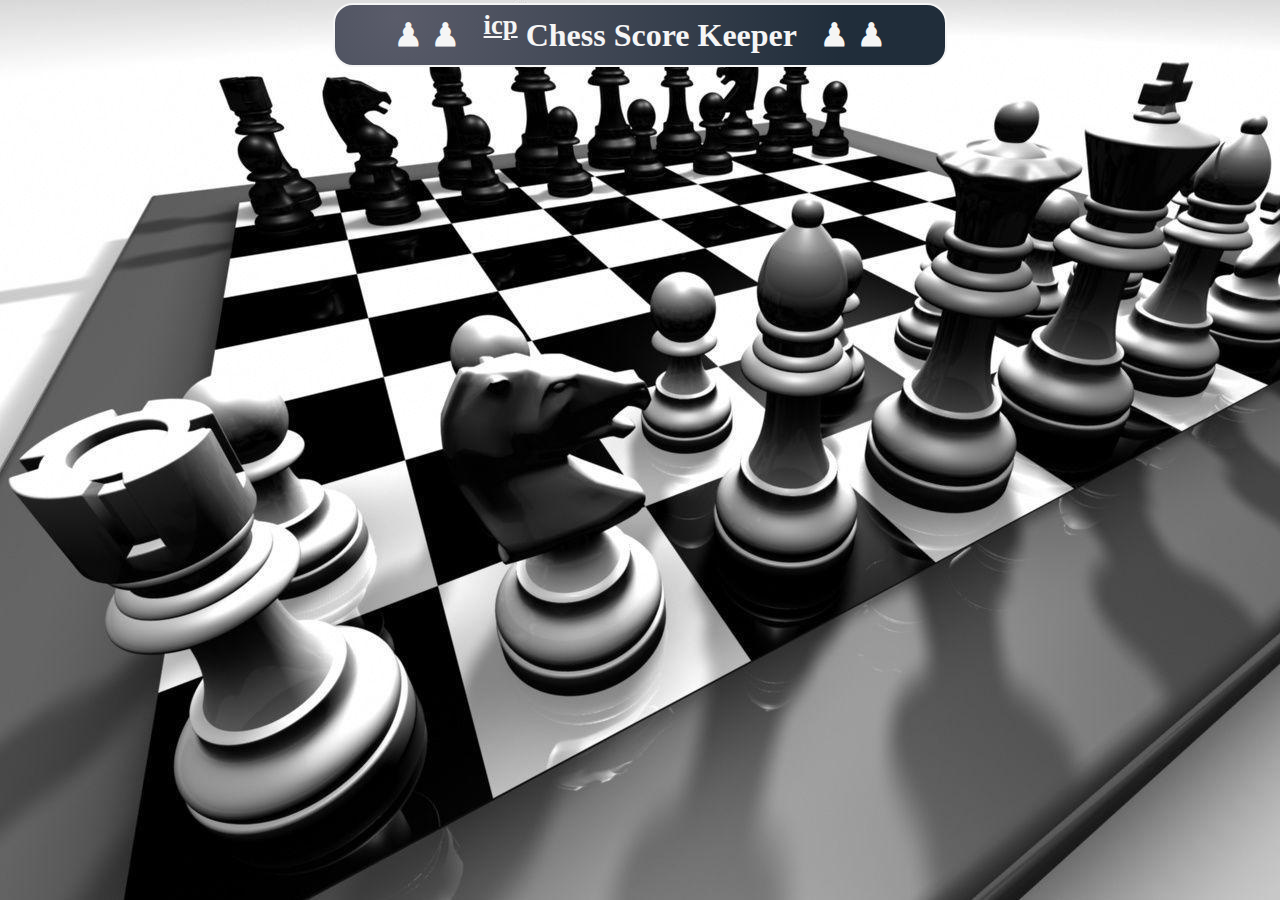
==== index.html @ a0d60ae4 "added bacground & title" ====
<!DOCTYPE html>
<html lang="en">

    <head>

        <title>Chess</title>
        <link rel="stylesheet" href="./style.css">

    </head>

    <script>

    </script>

    <body>

        <div class="title-conatiner">
            <h1 class="title">♟ ♟ &nbsp; <sup><u>icp</u></sup> Chess Score Keeper &nbsp; ♟ ♟</h1>
        </div>
        
    </body>

</html>
---- style.css ----
body{
    background-image: url('./img/chess-board.jpeg');
}

.title-conatiner{
    margin-top: -5px;
    margin-left: auto;
    margin-right: auto;
    width: 600px;
    height: 50px;
    padding: 5px;
    border-radius: 20px;
    border: 2px solid whitesmoke;
    background-image: radial-gradient( circle farthest-corner at 10% 20%,  rgba(90,92,106,1) 0%, rgba(32,45,58,1) 81.3% );
}

.title{
    color: whitesmoke;
    text-align: center;
    margin: 0;
}
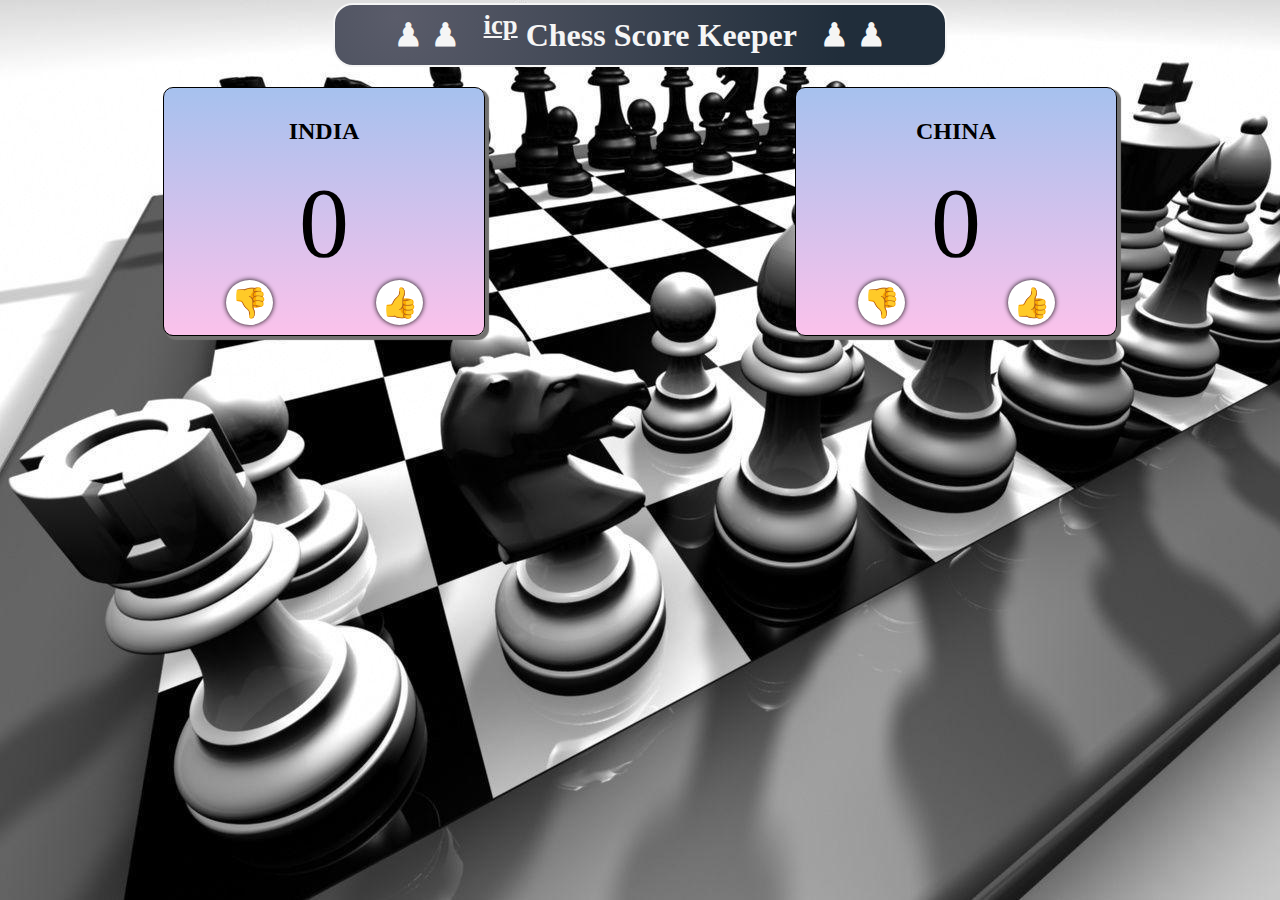
==== commit 45580537: "added cards & style" ====
--- a/index.html
+++ b/index.html
@@ -17,6 +17,41 @@
         <div class="title-conatiner">
             <h1 class="title">♟ ♟ &nbsp; <sup><u>icp</u></sup> Chess Score Keeper &nbsp; ♟ ♟</h1>
         </div>
+
+        <div class="team-card-conatiner">
+
+            <div class="team-card">
+
+                <h2 class="team-card-title">INDIA</h2>
+
+                <p class="team-card-score" id="india">
+                    0
+                </p>
+
+                <div class="score-card-button-conatiner">
+                    <span class="score-card-button" onClick="decScoreA()">👎</span>
+                    <span class="score-card-button" onClick="incScoreA()">👍</span>
+                </div>
+
+            </div>
+
+            <div class="team-card">
+
+                <h2 class="team-card-title">CHINA</h2>
+
+                <p class="team-card-score" id="china">
+                    0
+                </p>
+
+                <div class="score-card-button-conatiner">
+                    <span class="score-card-button" onClick="decScoreA()">👎</span>
+                    <span class="score-card-button" onClick="incScoreA()">👍</span>
+                </div>
+
+            </div>
+            
+        </div>
+
         
     </body>
 
--- a/style.css
+++ b/style.css
@@ -18,4 +18,43 @@
     color: whitesmoke;
     text-align: center;
     margin: 0;
+}
+
+.team-card-conatiner{
+    display: flex;
+    justify-content: space-around;
+}
+
+.team-card{
+    background-image: linear-gradient(to top, #fbc2eb 0%, #a6c1ee 100%);
+    width: 300px;
+    margin: 20px;
+    padding: 10px;
+    border: 1px solid black;
+    border-radius: 10px;
+    box-shadow: 3px 3px 1px 1px rgb(114, 113, 111);
+}
+
+.team-card-title{
+    text-align: center;
+}
+
+.team-card-score{
+    text-align: center;
+    font-size: 100px;
+    margin: 0;
+}
+
+.score-card-button-conatiner{
+    display: flex;
+    justify-content: space-around;
+}
+
+.score-card-button{
+    font-size: 30px;
+    background-color: white;
+    border-radius: 50%;
+    padding: 5px;
+    box-shadow: 0px 0px 5px black ;
+    cursor: pointer;
 }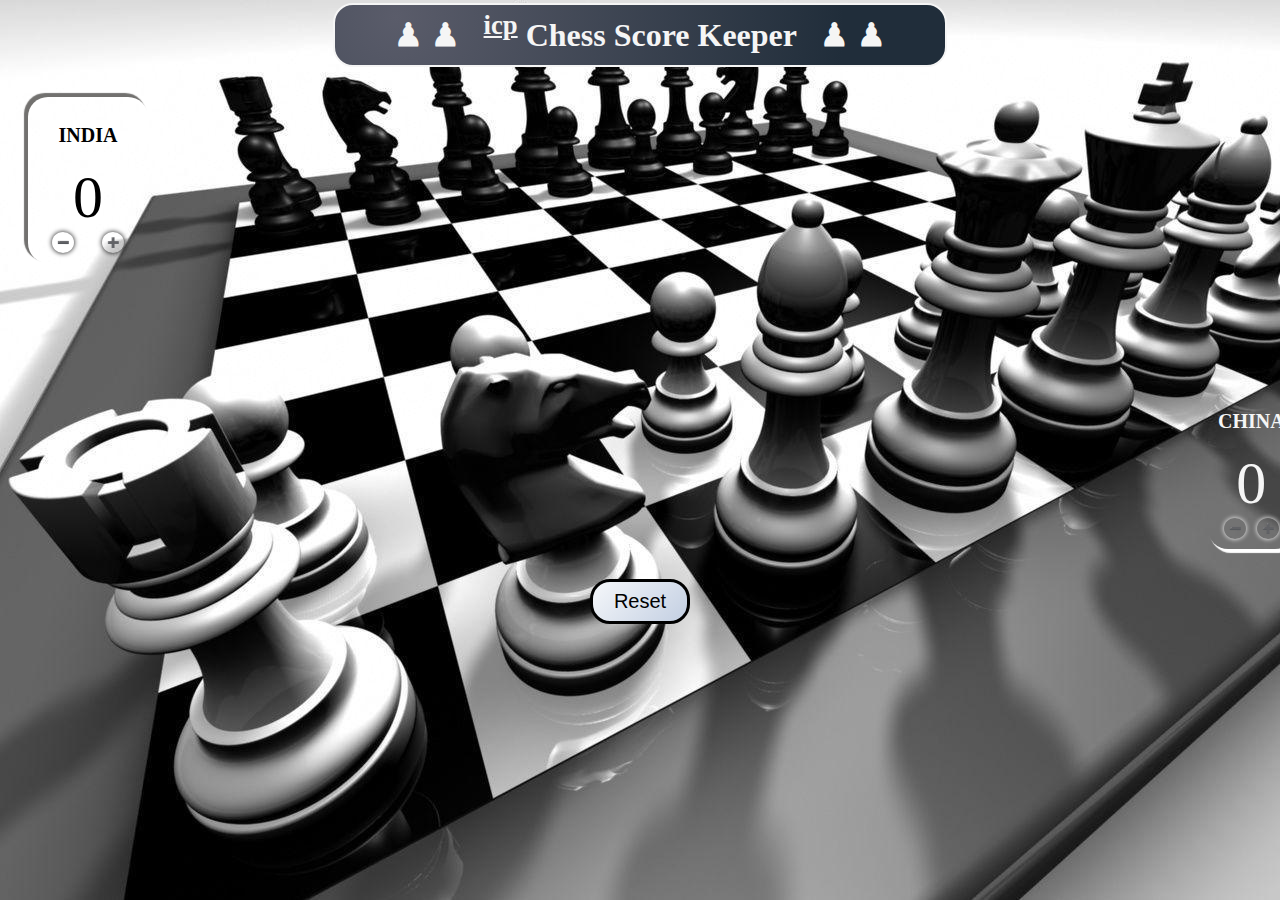
==== commit f1e7d8aa: "reset button added & change style" ====
--- a/index.html
+++ b/index.html
@@ -10,6 +10,41 @@
 
     <script>
 
+        let team1 = 0 ;
+        let team2 = 0 ;
+
+        function incScoreA()
+        {
+            team1++;
+            document.getElementById("india").innerHTML = team1;
+        }
+
+        function decScoreA()
+        {
+            team1--;
+            document.getElementById("india").innerHTML = team1;
+        }
+
+        function incScoreB()
+        {
+            team2++;
+            document.getElementById("china").innerHTML = team2;
+        }
+
+        function decScoreB()
+        {
+            team2--;
+            document.getElementById("china").innerHTML = team2;
+        }
+
+        function reset()
+        {
+            team1 = 0 ;
+            team2 = 0 ;
+            document.getElementById("india").innerHTML = team1 ;
+            document.getElementById("china").innerHTML = team2 ;
+        }
+
     </script>
 
     <body>
@@ -18,41 +53,48 @@
             <h1 class="title">♟ ♟ &nbsp; <sup><u>icp</u></sup> Chess Score Keeper &nbsp; ♟ ♟</h1>
         </div>
 
-        <div class="team-card-conatiner">
+        <div class="team-card-conatiner-1">
 
-            <div class="team-card">
+            <div class="team-card-1">
 
-                <h2 class="team-card-title">INDIA</h2>
+                <h2 class="team-card-title-1">INDIA</h2>
 
-                <p class="team-card-score" id="india">
+                <p class="team-card-score-1" id="india">
                     0
                 </p>
 
                 <div class="score-card-button-conatiner">
-                    <span class="score-card-button" onClick="decScoreA()">👎</span>
-                    <span class="score-card-button" onClick="incScoreA()">👍</span>
+                    <span class="score-card-button-1" onClick="decScoreA()">➖</span>
+                    <span class="score-card-button-1" onClick="incScoreA()">➕</span>
                 </div>
 
             </div>
 
-            <div class="team-card">
+        </div>
+        
+        <div class="team-card-conatiner-2">
 
-                <h2 class="team-card-title">CHINA</h2>
+            <div class="team-card-2">
 
-                <p class="team-card-score" id="china">
+                <h2 class="team-card-title-2">CHINA</h2>
+
+                <p class="team-card-score-2" id="china">
                     0
                 </p>
 
                 <div class="score-card-button-conatiner">
-                    <span class="score-card-button" onClick="decScoreA()">👎</span>
-                    <span class="score-card-button" onClick="incScoreA()">👍</span>
+                    <span class="score-card-button-2" onClick="decScoreB()">➖</span>
+                    <span class="score-card-button-2" onClick="incScoreB()">➕</span>
                 </div>
 
             </div>
             
         </div>
+        
+        <div class="btn-reset-container">
+            <button class="btn-reset" onClick="reset()">Reset</button>
+        </div>
 
-        
     </body>
 
 </html>--- a/style.css
+++ b/style.css
@@ -20,41 +20,127 @@
     margin: 0;
 }
 
-.team-card-conatiner{
+.team-card-conatiner-1{
     display: flex;
-    justify-content: space-around;
+    justify-content: flex-start;
 }
 
-.team-card{
-    background-image: linear-gradient(to top, #fbc2eb 0%, #a6c1ee 100%);
-    width: 300px;
-    margin: 20px;
-    padding: 10px;
-    border: 1px solid black;
-    border-radius: 10px;
-    box-shadow: 3px 3px 1px 1px rgb(114, 113, 111);
+.team-card-conatiner-2{
+    display: flex;
+    margin-left: 1200px;
+    margin-top: 120px;
 }
 
-.team-card-title{
+.team-card-1{
+    background: transparent;
+    width: 100px;
+    margin-left: 20px;
+    margin-top: 30px;
+    padding: 10px;
+    border: none;
+    border-radius: 20px;
+    box-shadow: -3px -3px 1px 1px rgb(114, 113, 111);
+
+}
+
+.team-card-2{
+    background: transparent;
+    width: 100px;
+    margin-right: 20px;
+    padding: 10px;
+    border: none;
+    border-radius: 20px;
+    box-shadow: 3px 3px 1px 1px rgb(255, 255, 255);
+
+}
+
+.team-card-1:hover{
+    box-shadow: -3px -3px 3px 0px rgb(114, 113, 111);
+}
+
+.team-card-2:hover{
+    box-shadow: 3px 3px 3px 0px rgb(255, 255, 255);
+}
+
+.team-card-title-1{
+    font-size: 20px;
+    color: black;
     text-align: center;
 }
 
-.team-card-score{
+.team-card-title-2{
+    color: whitesmoke;
+    font-size: 20px;
     text-align: center;
-    font-size: 100px;
+}
+
+
+.team-card-score-1{
+    text-align: center;
+    font-size: 60px;
     margin: 0;
 }
+
+.team-card-score-2{
+    color: whitesmoke;
+    text-align: center;
+    font-size: 60px;
+    margin: 0;
+}
+
 
 .score-card-button-conatiner{
     display: flex;
     justify-content: space-around;
 }
 
-.score-card-button{
-    font-size: 30px;
-    background-color: white;
+.score-card-button-1{
+    font-size: 10px;
+    background-color: transparent;
     border-radius: 50%;
     padding: 5px;
-    box-shadow: 0px 0px 5px black ;
+    box-shadow: 0px 0px 5px rgb(10, 10, 10) ;
     cursor: pointer;
+}
+
+.score-card-button-2{
+    font-size: 10px;
+    background-color: transparent;
+    border-radius: 50%;
+    padding: 5px;
+    box-shadow: 0px 0px 5px white ;
+    cursor: pointer;
+}
+
+.score-card-button-1:hover{
+    box-shadow: 0px 0px 5px rgb(36, 32, 32) ;
+    background-color: antiquewhite;
+}
+
+.score-card-button-2:hover{
+    box-shadow: 0px 0px 5px rgb(36, 32, 32) ;
+    background-color: antiquewhite;
+}
+
+.btn-reset-container{
+    display: flex;
+    justify-content: center;
+    margin-top: 30px;
+}
+
+.btn-reset{
+    margin-top: 0;
+    background-color: transparent;
+    color: black;
+    padding: 8px;
+    border: 3px black solid;
+    font-size: 20px;
+    border-radius: 20px;
+    cursor: pointer;
+    width: 100px;
+    background-image: linear-gradient(135deg, #f5f7fa 0%, #c3cfe2 100%);
+}
+
+.btn-reset:hover{
+    background-image: linear-gradient(to right, #eea2a2 0%, #bbc1bf 19%, #57c6e1 42%, #b49fda 79%, #7ac5d8 100%);
 }